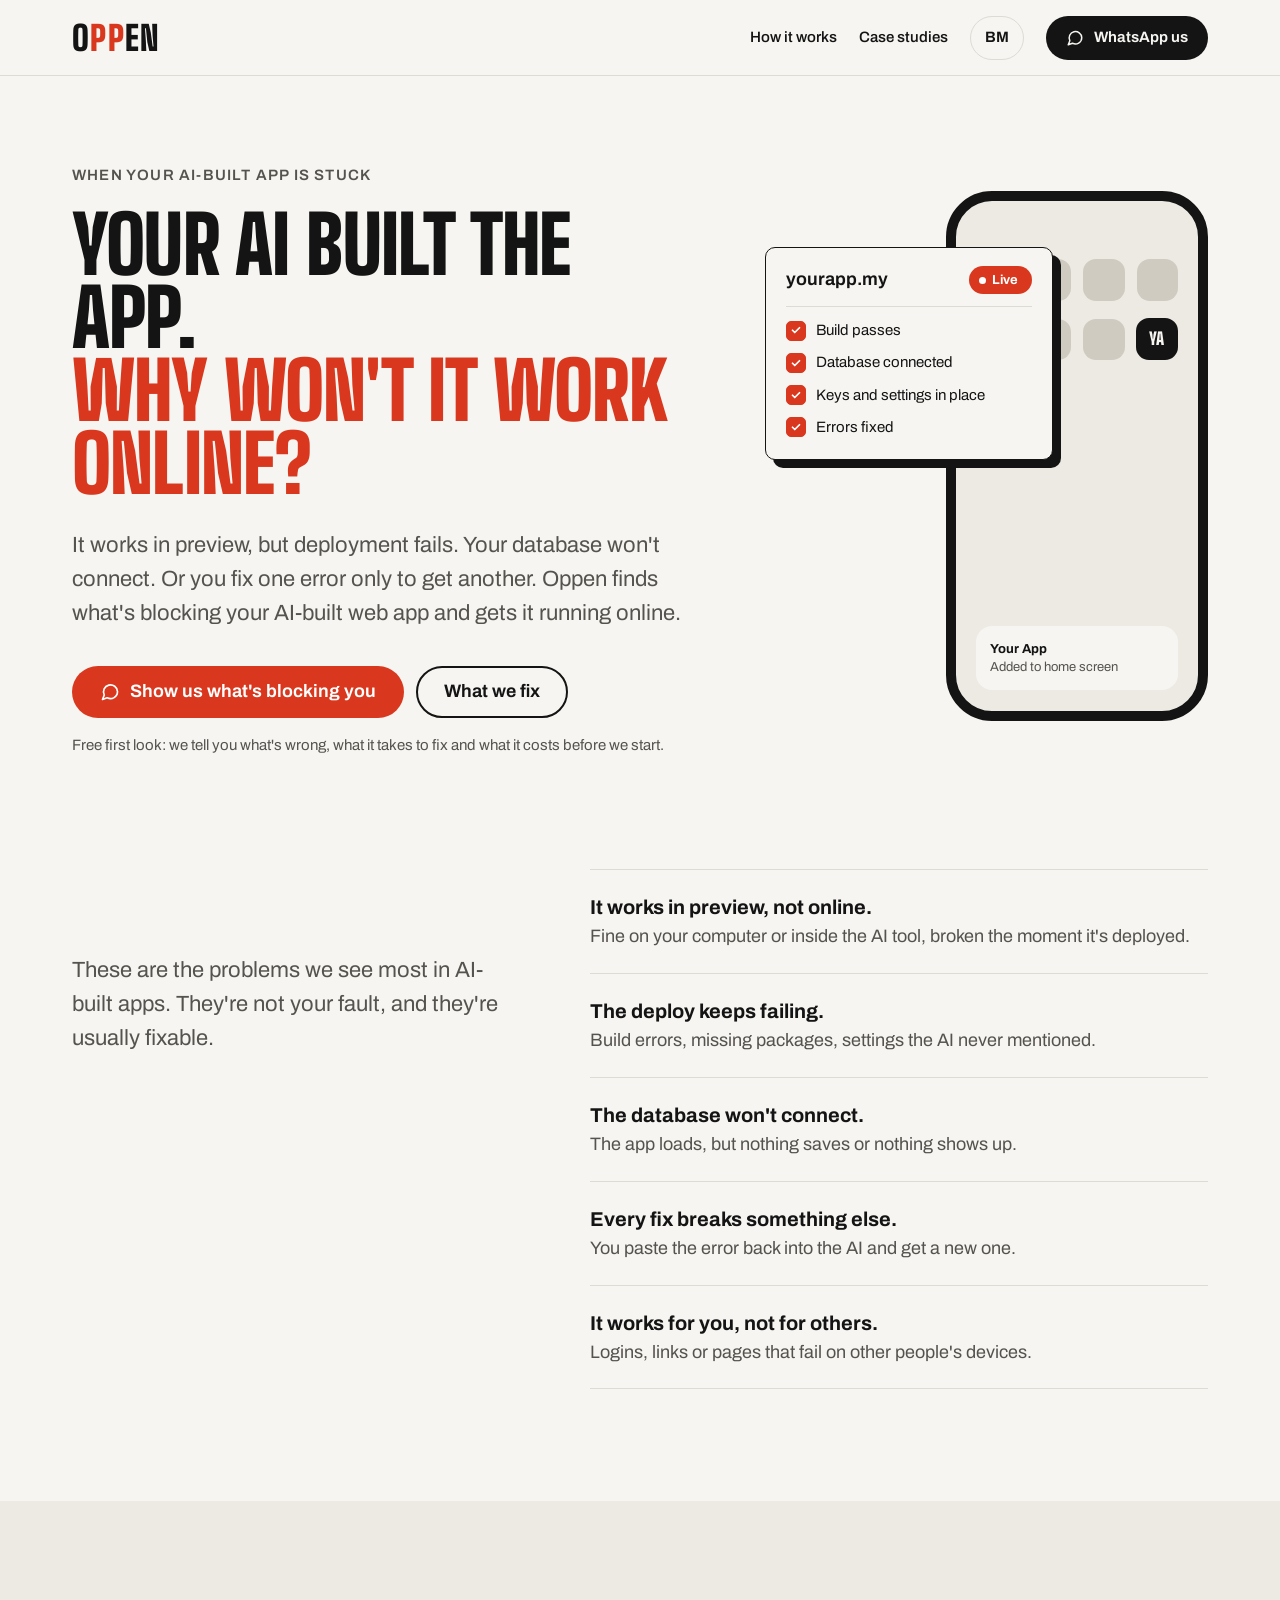
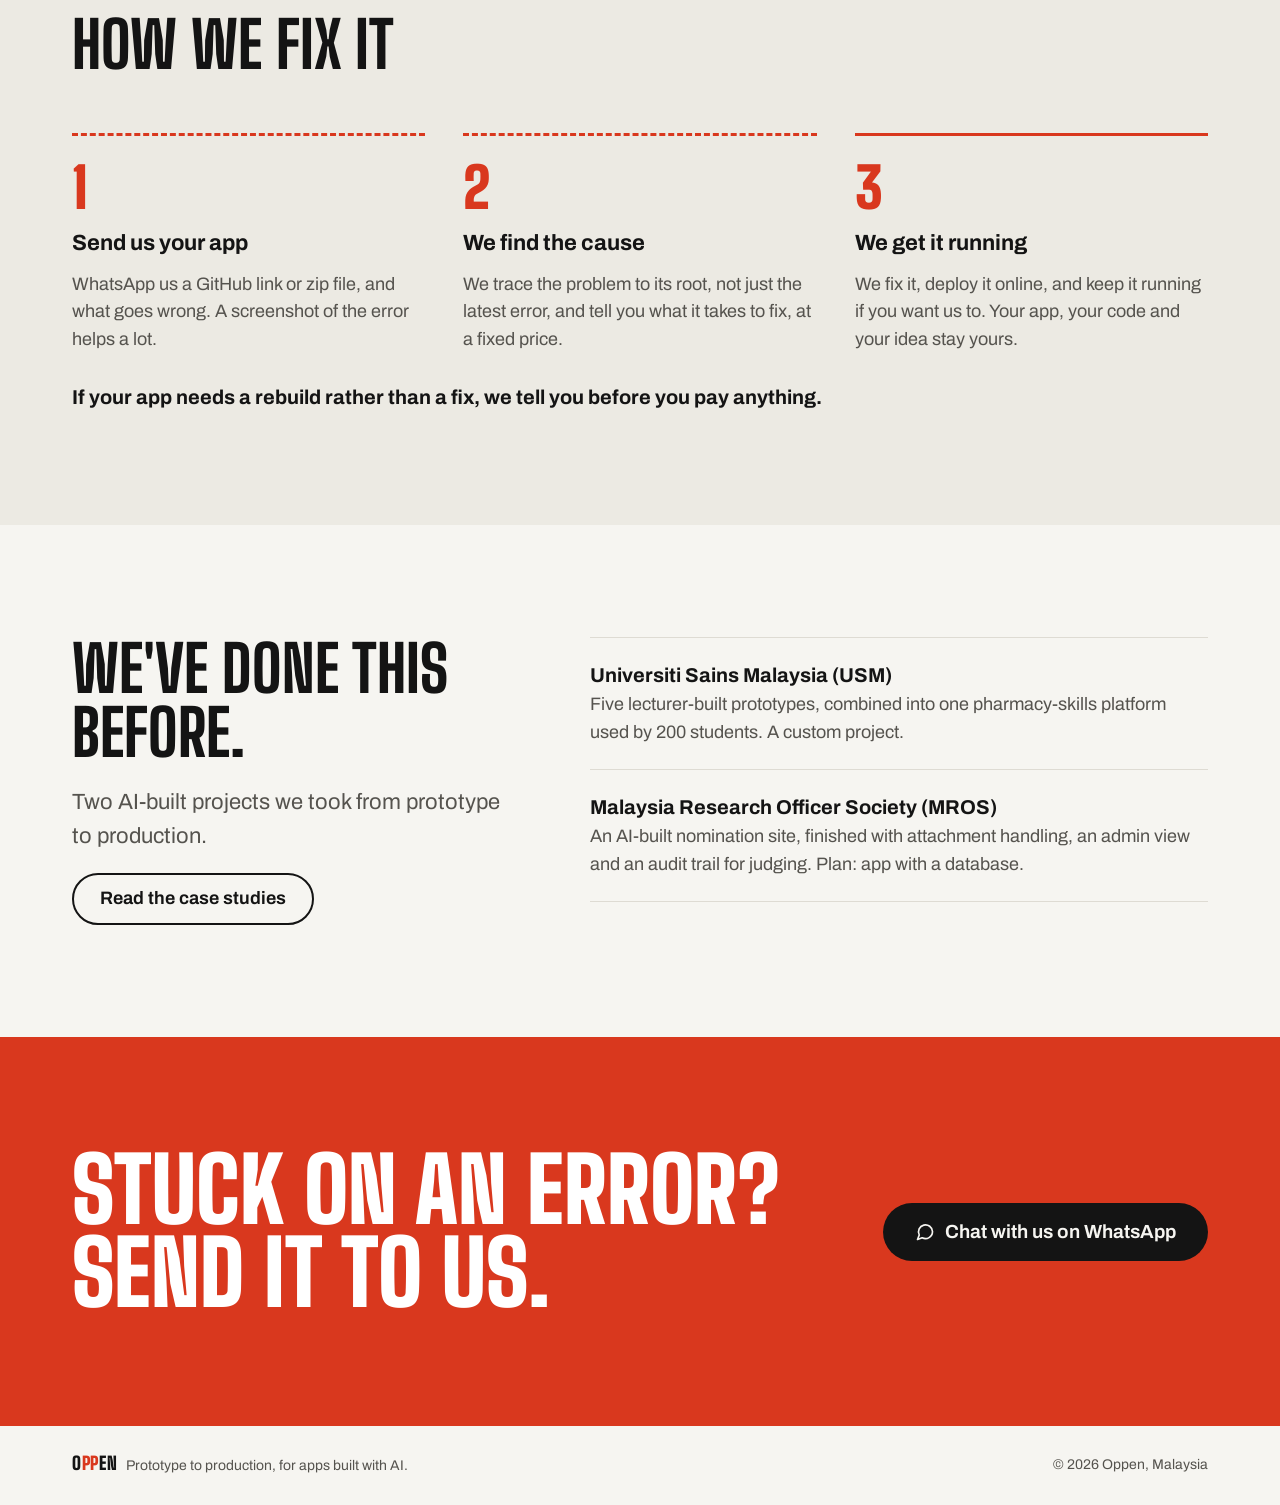
==== fix.html @ dbf49e6a "Add launch and fix micro pages with path picker - Main page routes visitors to launch.html (app work" ====
<!doctype html>
<html lang="en">
<head>
<meta charset="utf-8">
<meta name="viewport" content="width=device-width, initial-scale=1">
<title data-i18n="fTitle">Oppen — AI-built app won't work online?</title>
<link rel="preconnect" href="https://fonts.googleapis.com">
<link rel="preconnect" href="https://fonts.gstatic.com" crossorigin>
<link rel="stylesheet" href="https://fonts.googleapis.com/css2?family=Archivo:wght@400..800&family=Big+Shoulders+Display:wght@300..900&display=swap">
<link rel="stylesheet" href="style.css">
</head>
<body>
<header class="site-head">
<nav aria-label="Main" data-i18n-aria="navAria">
<a href="index.html" class="logo" aria-label="Oppen home" data-i18n-aria="homeAria">O<span>PP</span>EN</a>
<div class="nav-links">
<a href="#how" data-i18n="navHow">How it works</a>
<a href="index.html#work" data-i18n="navWork">Case studies</a>
<button type="button" class="lang" data-lang-switch lang="ms" aria-label="Baca dalam Bahasa Melayu">BM</button>
<a class="btn btn-ink" data-wa="fix" href="https://wa.me/" target="_blank" rel="noopener">
<svg aria-hidden="true" width="18" height="18" viewBox="0 0 24 24" fill="none" stroke="currentColor" stroke-width="2" stroke-linecap="round" stroke-linejoin="round"><path d="M21 11.5a8.4 8.4 0 0 1-12.4 7.4L3 21l2.1-5.4A8.4 8.4 0 1 1 21 11.5z"/></svg>
<span data-i18n="navWa">WhatsApp us</span></a>
</div>
</nav>
</header>

<main>
<section id="top" class="wrap hero long">
<div>
<p class="label eyebrow" data-i18n="fEyebrow">When your AI-built app is stuck</p>
<h1><span data-i18n="fH1a">Your AI built the app.</span><span class="go-live" data-i18n="fH1b">Why won't it work online?</span></h1>
<p class="lead" data-i18n="fLead">It works in preview, but deployment fails. Your database won't connect. Or you fix one error only to get another. Oppen finds what's blocking your AI-built web app and gets it running online.</p>
<div class="hero-cta">
<a class="btn btn-live" data-wa="fix" href="https://wa.me/" target="_blank" rel="noopener">
<svg aria-hidden="true" width="20" height="20" viewBox="0 0 24 24" fill="none" stroke="currentColor" stroke-width="2" stroke-linecap="round" stroke-linejoin="round"><path d="M21 11.5a8.4 8.4 0 0 1-12.4 7.4L3 21l2.1-5.4A8.4 8.4 0 1 1 21 11.5z"/></svg>
<span data-i18n="fCta">Show us what's blocking you</span></a>
<a class="btn btn-line" href="#symptoms" data-i18n="fSee">What we fix</a>
</div>
<p class="small" data-i18n="fNote">Free first look: we tell you what's wrong, what it takes to fix and what it costs before we start.</p>
</div>

<div class="launch" aria-hidden="true">
<div class="deploy">
<div class="deploy-head"><span>yourapp.my</span><span class="status"><span class="st-proto" data-i18n="fSt">Failing</span><span class="st-live" data-i18n="stLive">Live</span></span></div>
<ul>
<li style="--i:0"><span class="box"><svg width="12" height="12" viewBox="0 0 24 24" fill="none" stroke="#fff" stroke-width="3.5" stroke-linecap="round" stroke-linejoin="round"><path d="M5 12.5l4.5 4.5L19 7.5"/></svg></span><span data-i18n="fk1">Build passes</span></li>
<li style="--i:1"><span class="box"><svg width="12" height="12" viewBox="0 0 24 24" fill="none" stroke="#fff" stroke-width="3.5" stroke-linecap="round" stroke-linejoin="round"><path d="M5 12.5l4.5 4.5L19 7.5"/></svg></span><span data-i18n="fk2">Database connected</span></li>
<li style="--i:2"><span class="box"><svg width="12" height="12" viewBox="0 0 24 24" fill="none" stroke="#fff" stroke-width="3.5" stroke-linecap="round" stroke-linejoin="round"><path d="M5 12.5l4.5 4.5L19 7.5"/></svg></span><span data-i18n="fk3">Keys and settings in place</span></li>
<li style="--i:3"><span class="box"><svg width="12" height="12" viewBox="0 0 24 24" fill="none" stroke="#fff" stroke-width="3.5" stroke-linecap="round" stroke-linejoin="round"><path d="M5 12.5l4.5 4.5L19 7.5"/></svg></span><span data-i18n="fk4">Errors fixed</span></li>
</ul>
</div>
<div class="phone">
<div class="apps"><span></span><span></span><span></span><span></span><span></span><span></span><span></span><span class="target" data-i18n="appIcon">YA</span></div>
<div class="toast"><b data-i18n="appName">Your App</b><span data-i18n="appAdded">Added to home screen</span></div>
</div>
</div>
</section>

<section id="symptoms" aria-labelledby="sym-title" class="wrap split" style="padding-top:0">
<div class="stack">
<h2 id="sym-title" class="display" data-i18n="fSymTitle">Sound familiar?</h2>
<p class="lead" data-i18n="fSymLead">These are the problems we see most in AI-built apps. They're not your fault, and they're usually fixable.</p>
</div>
<ul class="issues">
<li data-i18n="fs1"><strong>It works in preview, not online.</strong><span>Fine on your computer or inside the AI tool, broken the moment it's deployed.</span></li>
<li data-i18n="fs2"><strong>The deploy keeps failing.</strong><span>Build errors, missing packages, settings the AI never mentioned.</span></li>
<li data-i18n="fs3"><strong>The database won't connect.</strong><span>The app loads, but nothing saves or nothing shows up.</span></li>
<li data-i18n="fs4"><strong>Every fix breaks something else.</strong><span>You paste the error back into the AI and get a new one.</span></li>
<li data-i18n="fs5"><strong>It works for you, not for others.</strong><span>Logins, links or pages that fail on other people's devices.</span></li>
</ul>
</section>

<section id="how" aria-labelledby="how-title" class="panel">
<div class="wrap">
<h2 id="how-title" class="display" data-i18n="fHowTitle">How we fix it</h2>
<ol class="steps">
<li><span class="step-n" aria-hidden="true">1</span><h3 data-i18n="fst1t">Send us your app</h3><p data-i18n="fst1">WhatsApp us a GitHub link or zip file, and what goes wrong. A screenshot of the error helps a lot.</p></li>
<li><span class="step-n" aria-hidden="true">2</span><h3 data-i18n="fst2t">We find the cause</h3><p data-i18n="fst2">We trace the problem to its root, not just the latest error, and tell you what it takes to fix, at a fixed price.</p></li>
<li><span class="step-n" aria-hidden="true">3</span><h3 data-i18n="fst3t">We get it running</h3><p data-i18n="fst3">We fix it, deploy it online, and keep it running if you want us to. Your app, your code and your idea stay yours.</p></li>
</ol>
<p class="case-note" data-i18n="fHonest">If your app needs a rebuild rather than a fix, we tell you before you pay anything.</p>
</div>
</section>

<section aria-labelledby="done-title" class="wrap split">
<div class="stack">
<h2 id="done-title" class="display" data-i18n="doneTitle">We've done this before.</h2>
<p class="lead" data-i18n="doneLead">Two AI-built projects we took from prototype to production.</p>
<p><a class="btn btn-line" href="index.html#work" data-i18n="doneLink">Read the case studies</a></p>
</div>
<ul class="issues">
<li data-i18n="done1"><strong>Universiti Sains Malaysia (USM)</strong><span>Five lecturer-built prototypes, combined into one pharmacy-skills platform used by 200 students. A custom project.</span></li>
<li data-i18n="done2"><strong>Malaysia Research Officer Society (MROS)</strong><span>An AI-built nomination site, finished with attachment handling, an admin view and an audit trail for judging. Plan: app with a database.</span></li>
</ul>
</section>

<section aria-labelledby="cta-title" class="cta">
<div class="wrap">
<h2 id="cta-title" data-i18n="fCtaTitle">Stuck on an error?<br>Send it to us.</h2>
<a class="btn btn-ink" data-wa="fix" href="https://wa.me/" target="_blank" rel="noopener" style="min-height:58px;padding:0 30px;font-size:19px">
<svg aria-hidden="true" width="20" height="20" viewBox="0 0 24 24" fill="none" stroke="currentColor" stroke-width="2" stroke-linecap="round" stroke-linejoin="round"><path d="M21 11.5a8.4 8.4 0 0 1-12.4 7.4L3 21l2.1-5.4A8.4 8.4 0 1 1 21 11.5z"/></svg>
<span data-i18n="ctaBtn">Chat with us on WhatsApp</span></a>
</div>
</section>
</main>

<footer class="site-foot">
<span><span class="logo">O<span>PP</span>EN</span><span data-i18n="footTag">Prototype to production, for apps built with AI.</span></span>
<span data-i18n="footCopy">© 2026 Oppen, Malaysia</span>
</footer>

<script src="app.js"></script>
</body>
</html>
---- style.css ----
:root{
  --head:'Big Shoulders Display',sans-serif;
  --paper:#F6F5F1; --panel:#ECEAE3; --ink:#141414; --muted:#55534E; --line:#DEDBD3;
  --blue:#D9381E; --blue-text:#B82E17; --blue-soft:rgba(20,20,20,.06); --green:#D9381E;
  --on-ink:#F6F5F1; --on-ink-muted:#CFCCC4; --ink-line:#3A3936; --green-on-ink:#FF7A50; --blue-on-ink:#FF7A50;
  --s-1:15px; --s0:18px; --s1:24px; --s2:32px; --s3:42px; --s4:56px;
  --wrap:1200px; --gutter:clamp(16px,4vw,32px);
}
*{box-sizing:border-box}
html{scroll-behavior:smooth}
body{margin:0;background:var(--paper);color:var(--ink);font-family:Archivo,system-ui,sans-serif;font-size:var(--s0);line-height:1.55}
img,svg{display:block}
a{color:inherit}
a:hover{color:var(--blue)}
:focus-visible{outline:3px solid var(--blue);outline-offset:3px;border-radius:4px}
.ink :focus-visible,.cta :focus-visible{outline-color:var(--on-ink)}
h1,h2,h3,h4,p,ul,ol,dl,dd{margin:0}
ul,ol{padding:0;list-style:none}
[hidden]{display:none!important}

.wrap{max-width:var(--wrap);margin:0 auto;padding:clamp(64px,9vw,112px) var(--gutter)}
.ink{background:var(--ink);color:var(--on-ink)}
.ink a:hover{color:var(--green-on-ink)}
.panel{background:var(--panel)}

/* Type */
.display{font-weight:800;font-family:var(--head);line-height:1;text-transform:uppercase}
h2.display{font-size:clamp(40px,5vw,64px);max-width:16em}
h3.display{font-size:clamp(34px,4vw,48px)}
.lead{font-size:clamp(19px,1.8vw,22px);max-width:36em;color:var(--muted)}
.ink .lead{color:var(--on-ink-muted)}
.small{font-size:var(--s-1);color:var(--muted)}
.label{font-size:var(--s-1);font-weight:600;color:var(--muted)}
.ink .label,.ink .small{color:var(--on-ink-muted)}
.stack{display:flex;flex-direction:column;gap:20px}
.split{display:grid;grid-template-columns:minmax(0,5fr) minmax(0,7fr);gap:clamp(32px,6vw,80px);align-items:start}

/* Outline = prototype, solid = production */
.grid-paper{background-color:var(--paper);background-image:linear-gradient(var(--blue-soft) 1px,transparent 1px),linear-gradient(90deg,var(--blue-soft) 1px,transparent 1px);background-size:24px 24px}

/* Buttons */
.btn{display:inline-flex;align-items:center;justify-content:center;gap:10px;min-height:52px;padding:0 26px;border-radius:999px;font-weight:650;text-decoration:none;border:2px solid transparent;transition:background-color .15s,color .15s,border-color .15s}
.btn svg{flex-shrink:0}
.btn-live{background:var(--green);color:#fff}
.btn-live:hover{background:#B82E17;color:#fff}
.btn-line{border-color:var(--ink);color:var(--ink)}
.btn-line:hover{background:var(--ink);color:var(--paper)}
.btn-ink{background:var(--ink);color:var(--paper)}
.btn-ink:hover{background:#000;color:#fff}

/* Header */
.site-head{border-bottom:1px solid var(--line)}
.site-head nav{max-width:var(--wrap);margin:0 auto;padding:14px var(--gutter);display:flex;flex-wrap:wrap;align-items:center;justify-content:space-between;gap:12px 24px}
.logo{font-weight:900;font-family:var(--head);font-size:34px;letter-spacing:.04em;line-height:1;text-decoration:none;color:var(--ink)}
.logo span{color:var(--green)}
.nav-links{display:flex;flex-wrap:wrap;align-items:center;gap:4px 22px;font-size:var(--s-1);font-weight:550}
.nav-links a:not(.btn){text-decoration:none;padding:12px 0}
.lang{min-height:44px;padding:0 14px;border:1.5px solid var(--line);border-radius:999px;background:none;font:inherit;font-weight:650;color:var(--ink);cursor:pointer}
.lang:hover{border-color:var(--ink)}
.nav-links .btn{min-height:44px;padding:0 18px}

/* Hero */
.hero{display:grid;grid-template-columns:minmax(0,7fr) minmax(0,5fr);gap:clamp(40px,6vw,72px);align-items:center;padding-top:clamp(48px,7vw,88px)}
.hero h1{font-family:var(--head);font-weight:900;font-size:clamp(52px,7.6vw,100px);line-height:.92;letter-spacing:-.01em;text-transform:uppercase}
.hero h1 span{display:block}
.hero h1 .go-live{color:var(--green);-webkit-text-stroke:2px transparent;animation:go-live 1.1s cubic-bezier(.6,0,.2,1) .35s both}
.hero .lead{margin-top:28px}
.hero-cta{display:flex;flex-wrap:wrap;gap:12px;margin-top:36px}
.hero .small{margin-top:16px}
.hero.long h1{font-size:clamp(44px,6.2vw,84px)}
@keyframes go-live{
  from{font-weight:300;color:transparent;-webkit-text-stroke-color:var(--blue)}
  55%{color:transparent;-webkit-text-stroke-color:var(--blue)}
  to{font-weight:900;color:var(--green);-webkit-text-stroke-color:transparent}
}

.launch{position:relative;min-height:540px;display:flex;justify-content:flex-end}
.phone{width:262px;height:530px;border:10px solid var(--ink);border-radius:46px;background:var(--panel);padding:58px 20px 20px;display:flex;flex-direction:column}
.apps{display:grid;grid-template-columns:repeat(4,minmax(0,1fr));gap:18px 12px}
.apps span{aspect-ratio:1;border-radius:13px;background:#CFCBC1}
.apps .target{background:var(--ink);border:2px solid var(--ink);display:flex;align-items:center;justify-content:center;color:var(--paper);font-weight:900;font-family:var(--head);font-size:17px;animation:land .6s cubic-bezier(.3,1.6,.5,1) 2.55s both}
@keyframes land{
  from{background:transparent;border:2px dashed var(--blue);color:transparent;transform:scale(1)}
  60%{transform:scale(1.14)}
  to{background:var(--ink);border:2px solid var(--ink);color:var(--paper);transform:scale(1)}
}
.toast{margin-top:auto;padding:14px;border-radius:16px;background:var(--paper);font-size:13px;line-height:1.4;animation:rise .45s ease-out 2.9s both}
.toast b{display:block}
.toast span{color:var(--muted)}
@keyframes rise{from{opacity:0;transform:translateY(12px)}}

.deploy{position:absolute;left:0;top:56px;width:288px;max-width:calc(100% - 40px);padding:18px 20px 20px;border-radius:10px;background:var(--paper);border:1.5px solid var(--ink);box-shadow:8px 8px 0 var(--ink);z-index:1}

/* Pointer parallax: JS sets --mx/--my in -1..1; the card sits nearer than the phone */
.launch{--mx:0;--my:0;perspective:1200px}
.phone,.deploy{transition:transform .6s cubic-bezier(.2,.7,.2,1),box-shadow .6s cubic-bezier(.2,.7,.2,1)}
.phone{transform:translate3d(calc(var(--mx) * -10px),calc(var(--my) * -8px),0) rotateY(calc(var(--mx) * 7deg)) rotateX(calc(var(--my) * -5deg))}
.deploy{transform:translate3d(calc(var(--mx) * 22px),calc(var(--my) * 16px),0);box-shadow:calc(8px - var(--mx) * 6px) calc(8px - var(--my) * 6px) 0 var(--ink)}
.deploy-head{display:flex;justify-content:space-between;align-items:center;gap:12px;font-weight:650;padding-bottom:12px;margin-bottom:12px;border-bottom:1px solid var(--line)}
.status{position:relative;display:inline-grid;font-size:13px;font-weight:700}
.status span{grid-area:1/1;display:inline-flex;align-items:center;gap:6px;padding:3px 10px;border-radius:999px;white-space:nowrap}
.st-proto{border:1.5px dashed var(--blue);color:var(--blue-text);animation:fade-out .25s ease 2.45s both}
.st-live{background:var(--green);color:#fff;animation:fade-in .25s ease 2.45s both}
.st-live::before{content:"";width:7px;height:7px;border-radius:50%;background:#fff}
@keyframes fade-out{to{opacity:0}}
@keyframes fade-in{from{opacity:0}}
.deploy ul{display:flex;flex-direction:column;gap:9px;font-size:var(--s-1)}
.deploy li{display:flex;align-items:center;gap:10px;animation:done-text .3s ease calc(.9s + var(--i) * .35s) both}
.box{flex-shrink:0;width:20px;height:20px;border-radius:5px;background:var(--green);border:1.5px solid var(--green);display:flex;align-items:center;justify-content:center;animation:done-box .3s ease calc(.9s + var(--i) * .35s) both}
.box path{stroke-dasharray:20;stroke-dashoffset:0;animation:draw .3s ease calc(1s + var(--i) * .35s) both}
@keyframes done-text{from{color:var(--blue-text)}}
@keyframes done-box{from{background:transparent;border:1.5px dashed var(--blue)}}
@keyframes draw{from{stroke-dashoffset:20}}

/* Two paths: each card leads to its own micro page */
.paths{display:grid;grid-template-columns:repeat(2,minmax(0,1fr));gap:24px;margin-top:40px}
.path-card{display:flex;flex-direction:column;gap:12px;padding:clamp(24px,3vw,36px);border:1.5px solid var(--ink);border-radius:10px;background:var(--paper);box-shadow:6px 6px 0 var(--ink);text-decoration:none;transition:transform .2s,box-shadow .2s}
.path-card:hover{color:var(--ink);transform:translate(-3px,-3px);box-shadow:9px 9px 0 var(--ink)}
.path-card h3{font-family:var(--head);font-weight:800;text-transform:uppercase;font-size:clamp(30px,3.2vw,40px);line-height:1}
.path-card p{color:var(--muted)}
.path-go{margin-top:auto;padding-top:8px;font-weight:700;color:var(--blue-text)}
.eyebrow{margin-bottom:20px;text-transform:uppercase;letter-spacing:.08em}

.proto-side p{color:var(--muted);max-width:30em}
.prod-side p{color:var(--on-ink-muted);max-width:30em}

/* Lists */
.issues li{padding:22px 0;border-top:1px solid var(--line)}
.issues li:last-child{border-bottom:1px solid var(--line)}
.issues strong{display:block;font-weight:700;font-size:20px}
.issues span{color:var(--muted)}

.steps{display:grid;grid-template-columns:repeat(3,minmax(0,1fr));gap:clamp(20px,3vw,40px);margin-top:56px}
.steps li{padding-top:24px;border-top:3px dashed var(--blue);display:flex;flex-direction:column;gap:10px}
.steps li:last-child{border-top:3px solid var(--green)}
.step-n{font-weight:900;font-family:var(--head);font-size:var(--s4);line-height:1;color:var(--blue)}
.steps li:last-child .step-n{color:var(--green)}
.steps h3{font-size:22px;font-weight:700}
.steps p{color:var(--muted)}

.fixes{display:grid;grid-template-columns:repeat(2,minmax(0,1fr));gap:28px 40px}
.fixes li{display:grid;grid-template-columns:24px 1fr;gap:4px 14px}
.fixes svg{grid-row:span 2;margin-top:3px;color:var(--green)}
.fixes strong{font-weight:700}
.fixes span{color:var(--muted);font-size:var(--s-1)}

/* Proof */
.proofs{display:grid;grid-template-columns:repeat(auto-fill,minmax(250px,1fr));margin-top:48px;padding:1px 0 0 1px}
.proofs li{display:flex;border:1px solid var(--ink-line);margin:-1px 0 0 -1px}
.proofs a{flex-grow:1;display:flex;flex-direction:column;gap:8px;min-height:172px;padding:24px;background:var(--ink);text-decoration:none;color:var(--on-ink);transition:background-color .15s}
.proofs a:hover{background:#1F1E1C;color:var(--on-ink)}
.proofs .k{font-size:var(--s-1);color:var(--on-ink-muted)}
.proofs .v{font-weight:900;font-family:var(--head);font-size:52px;line-height:1}
.proofs .src{margin-top:auto;font-size:14px;font-weight:600;color:var(--green-on-ink);text-decoration:underline;text-underline-offset:3px}
.status-line{margin-top:24px}

/* Case studies */
.case .display{font-size:clamp(36px,4.2vw,56px)}
.case + .case{margin-top:clamp(72px,9vw,112px);padding-top:clamp(72px,9vw,112px);border-top:1px solid var(--line)}
.case-intro{display:grid;grid-template-columns:minmax(0,1fr) minmax(0,1fr);gap:clamp(32px,5vw,64px);align-items:center}
/* Zoom at cursor: JS sets --zx/--zy to the pointer position in % */
.zoom{overflow:hidden;border-radius:10px;border:1px solid var(--line)}
.zoom img{display:block;width:100%;height:auto;transform-origin:var(--zx,50%) var(--zy,50%);transition:transform .25s ease}
@media (hover:hover) and (pointer:fine){
  .zoom{cursor:zoom-in}
  .zoom:hover img{transform:scale(2)}
}
.compare{display:grid;grid-template-columns:minmax(0,1fr) minmax(0,1fr);margin-top:40px;border-radius:10px;overflow:hidden}
.compare > div{padding:clamp(24px,3vw,36px);display:flex;flex-direction:column;gap:12px}
.compare .proto-side{border:2px dashed var(--blue);border-right:0;border-radius:10px 0 0 10px}
.compare h4{display:flex;align-items:baseline;gap:12px;font-size:22px;font-weight:700}
.compare h4 b{font-weight:900;font-family:var(--head);font-size:44px;line-height:.8}
.compare .proto-side h4 b{color:transparent;-webkit-text-stroke:1.5px var(--blue)}
.compare .prod-side h4 b{color:var(--green-on-ink)}
.compare .proto-side p{color:var(--muted)}
.compare ul{display:flex;flex-direction:column;gap:8px;color:var(--on-ink-muted)}
.compare li{display:grid;grid-template-columns:18px 1fr;gap:10px}
.compare li svg{margin-top:4px;color:var(--green-on-ink)}
.stats{display:grid;grid-template-columns:repeat(3,minmax(0,1fr));gap:24px;margin-top:40px}
.stats div{border-top:2px solid var(--ink);padding-top:16px}
.stats dt{font-size:var(--s-1);color:var(--muted)}
.stats dd{font-weight:900;font-family:var(--head);font-size:clamp(40px,6vw,72px);line-height:1;margin-top:4px}
.case-note{margin-top:28px;font-size:20px;font-weight:700}
.client{color:var(--blue-text);font-weight:650}

/* Pricing */
.wizard{display:grid;grid-template-columns:minmax(0,1fr) 340px;gap:20px;margin-top:48px;align-items:start}
.wstep{min-width:0;margin:0;padding:clamp(22px,3vw,32px);border:1.5px solid var(--line);border-radius:10px;background:var(--paper);transition:opacity .3s}
.wstep + .wstep{margin-top:16px}
.wstep:disabled{opacity:.45}
.wstep legend{float:left;width:100%;padding:0;display:flex;align-items:center;gap:14px;font-family:var(--head);font-weight:800;text-transform:uppercase;font-size:clamp(28px,3vw,38px);line-height:1}
.wnum{flex-shrink:0;width:38px;height:38px;border-radius:50%;border:2px dashed var(--blue);color:var(--blue-text);display:inline-flex;align-items:center;justify-content:center;font-size:22px;transition:background-color .25s,color .25s,border-color .25s}
.wstep.done .wnum{background:var(--green);border:2px solid var(--green);color:#fff}
.wsub{clear:both;padding-top:10px;color:var(--muted);max-width:34em}
.whead{clear:both;display:flex;flex-wrap:wrap;align-items:center;justify-content:space-between;gap:12px 20px}
.whead .wsub{padding-top:10px}
.wopts{display:grid;grid-template-columns:repeat(3,minmax(0,1fr));gap:12px;margin-top:20px}
.wopt{position:relative;display:flex;flex-direction:column;gap:6px;padding:18px 18px 16px;border:1.5px solid var(--line);border-radius:10px;background:var(--paper);cursor:pointer;transition:border-color .15s,box-shadow .2s,transform .2s}
.wopt input{position:absolute;opacity:0;pointer-events:none}
.wopt::after{content:"";position:absolute;top:16px;right:16px;width:18px;height:18px;border-radius:50%;border:1.5px solid var(--line);transition:background-color .15s,border-color .15s}
.wopt:hover{border-color:var(--muted)}
.wopt:has(input:checked){border-color:var(--ink);box-shadow:5px 5px 0 var(--ink);transform:translate(-2px,-2px)}
.wopt:has(input:checked)::after{background:var(--green);border-color:var(--green);box-shadow:inset 0 0 0 3px var(--paper)}
.wopt:has(input:focus-visible){outline:3px solid var(--blue);outline-offset:3px}
.wstep:disabled .wopt,.wstep:disabled .wskip{cursor:not-allowed}
.wopt b{font-size:17px;font-weight:700;padding-right:26px}
.wopt .tag{font-size:14px;color:var(--muted)}
.rec{display:none;margin-left:6px;padding:2px 8px;border-radius:999px;background:var(--panel);font-size:12px;font-weight:700;color:var(--blue-text);vertical-align:2px;white-space:nowrap}
.wopt.fits .rec{display:inline-block}
.wprice{margin-top:auto;padding-top:10px;display:flex;align-items:baseline;flex-wrap:wrap;gap:6px}
.wprice .num{display:inline-block;font-family:var(--head);font-weight:900;font-size:42px;line-height:1}
.pre,.unit{font-size:var(--s-1);color:var(--muted)}
.wskip{display:inline-flex;align-items:center;min-height:44px;margin-top:16px;padding:0 20px;border:1.5px dashed var(--muted);border-radius:999px;font-size:var(--s-1);font-weight:650;cursor:pointer;transition:background-color .15s,color .15s,border-color .15s}
.wskip input{position:absolute;opacity:0;pointer-events:none}
.wskip:has(input:checked){background:var(--ink);border:1.5px solid var(--ink);color:var(--paper)}
.wskip:has(input:focus-visible){outline:3px solid var(--blue);outline-offset:3px}
.wq{display:flex;flex-wrap:wrap;column-gap:10px;margin-top:20px}
.wq .label{width:100%}

.summary{position:sticky;top:24px;border-radius:10px;padding:28px;display:flex;flex-direction:column;gap:18px}
.summary h3{font-family:var(--head);font-weight:800;text-transform:uppercase;font-size:32px;line-height:1}
.sum-lines{border-top:1px solid var(--ink-line)}
.sum-lines div{display:grid;grid-template-columns:70px 1fr;gap:12px;padding:14px 0;border-bottom:1px solid var(--ink-line);font-size:var(--s-1)}
.sum-lines dt{color:var(--on-ink-muted)}
.sum-lines dd{display:flex;justify-content:space-between;gap:12px;text-align:right}
.sum-lines dd span:first-child{text-align:left;font-weight:600}
.sum-lines dd.empty{color:var(--on-ink-muted);font-style:italic}
.sum-total{display:flex;align-items:baseline;flex-wrap:wrap;gap:8px}
.sum-total .num{display:inline-block;font-family:var(--head);font-weight:900;font-size:72px;line-height:.9}
.summary .pre,.summary .unit{color:var(--on-ink-muted)}
#sum-cta{width:100%;padding:0 16px;font-size:16px}
#sum-cta[aria-disabled="true"]{opacity:.4;pointer-events:none}

.billing{position:relative;display:inline-flex;padding:4px;border-radius:999px;background:var(--paper);border:1.5px solid var(--line)}
.billing::before{content:"";position:absolute;top:4px;bottom:4px;left:var(--thumb-x,4px);width:var(--thumb-w,0);border-radius:999px;background:var(--ink);transition:left .25s cubic-bezier(.4,0,.2,1),width .25s cubic-bezier(.4,0,.2,1)}
.billing button{position:relative;min-height:44px;padding:0 18px;border:0;border-radius:999px;background:none;font:inherit;font-size:var(--s-1);font-weight:600;color:var(--muted);cursor:pointer;transition:color .2s}
.billing button[aria-pressed="true"]{color:var(--paper)}
.price-notes{display:grid;grid-template-columns:1fr 1fr;gap:16px;margin-top:24px;font-size:var(--s-1)}
.price-notes p{padding:22px 24px;border-radius:10px}
.price-notes .terms{border:1.5px dashed var(--muted);color:var(--muted)}
.price-notes .founding{background:var(--green);color:#fff}
.price-notes strong{color:var(--ink);font-weight:700}
.price-notes .founding strong{color:#fff}

/* About + FAQ */
.about{display:flex;flex-wrap:wrap;align-items:center;gap:40px;padding-bottom:0}
.photo{flex:0 0 180px;width:180px;height:180px;border-radius:50%}
.about .stack{flex:1 1 420px;gap:12px}
.about p:not(.label):not(.small){max-width:36em}

.faq{border-top:1px solid var(--line)}
.faq details{border-bottom:1px solid var(--line)}
.faq summary{display:flex;justify-content:space-between;align-items:center;gap:20px;padding:22px 0;font-weight:700;font-size:20px;cursor:pointer;list-style:none}
.faq summary::-webkit-details-marker{display:none}
.faq summary svg{flex-shrink:0;transition:transform .25s ease;color:var(--blue)}
.faq details[open] summary svg{transform:rotate(45deg)}
.faq details p{padding:0 0 24px;color:var(--muted);max-width:40em}
.faq details::details-content{block-size:0;overflow:hidden;transition:block-size .3s ease,content-visibility .3s allow-discrete}
.faq details[open]::details-content{block-size:auto}
:root{interpolate-size:allow-keywords}

/* CTA + footer */
.cta{background:var(--green);color:#fff}
.cta .wrap{display:flex;flex-wrap:wrap;align-items:center;justify-content:space-between;gap:32px}
.cta h2{font-weight:900;font-family:var(--head);font-size:clamp(48px,7vw,96px);line-height:.92;text-transform:uppercase;flex:1 1 520px}
.cta .btn-ink:hover{color:#fff}
.site-foot{max-width:var(--wrap);margin:0 auto;padding:28px var(--gutter);display:flex;flex-wrap:wrap;justify-content:space-between;gap:12px;font-size:14px;color:var(--muted)}
.site-foot .logo{font-size:18px;margin-right:8px}

/* Heading reveal: JS adds .reveal only when motion is allowed, so headings never stay hidden without it */
.reveal{opacity:0;transform:translateY(.3em);clip-path:inset(0 0 100% 0);transition:opacity .6s ease,transform .8s cubic-bezier(.2,.7,.2,1),clip-path .8s cubic-bezier(.2,.7,.2,1)}
.reveal.in{opacity:1;transform:none;clip-path:inset(-.2em -.2em -.2em -.2em)}

main{transition:opacity .15s}
main.swapping{opacity:0}

@media (max-width:900px){
  .hero,.split,.case-intro{grid-template-columns:1fr}
  .launch{justify-content:center;min-height:0}
  .deploy{left:max(0px,calc(50% - 280px))}
  .steps,.wizard{grid-template-columns:1fr}
  .summary{position:static}
}
@media (max-width:640px){
  .fixes,.stats,.compare,.price-notes,.paths{grid-template-columns:1fr}
  .compare .proto-side{border-right:2px dashed var(--blue);border-bottom:0;border-radius:10px 10px 0 0}
  .deploy{position:relative;top:0;left:0;max-width:none;width:100%;margin-bottom:-40px}
  .launch{flex-direction:column;align-items:center}
  .phone{height:auto;min-height:420px}
  .stats{gap:0}
  .wopts{grid-template-columns:1fr}
}
@media (prefers-reduced-motion:reduce){
  html{scroll-behavior:auto}
  *,*::before,*::after{animation:none!important;transition:none!important}
}
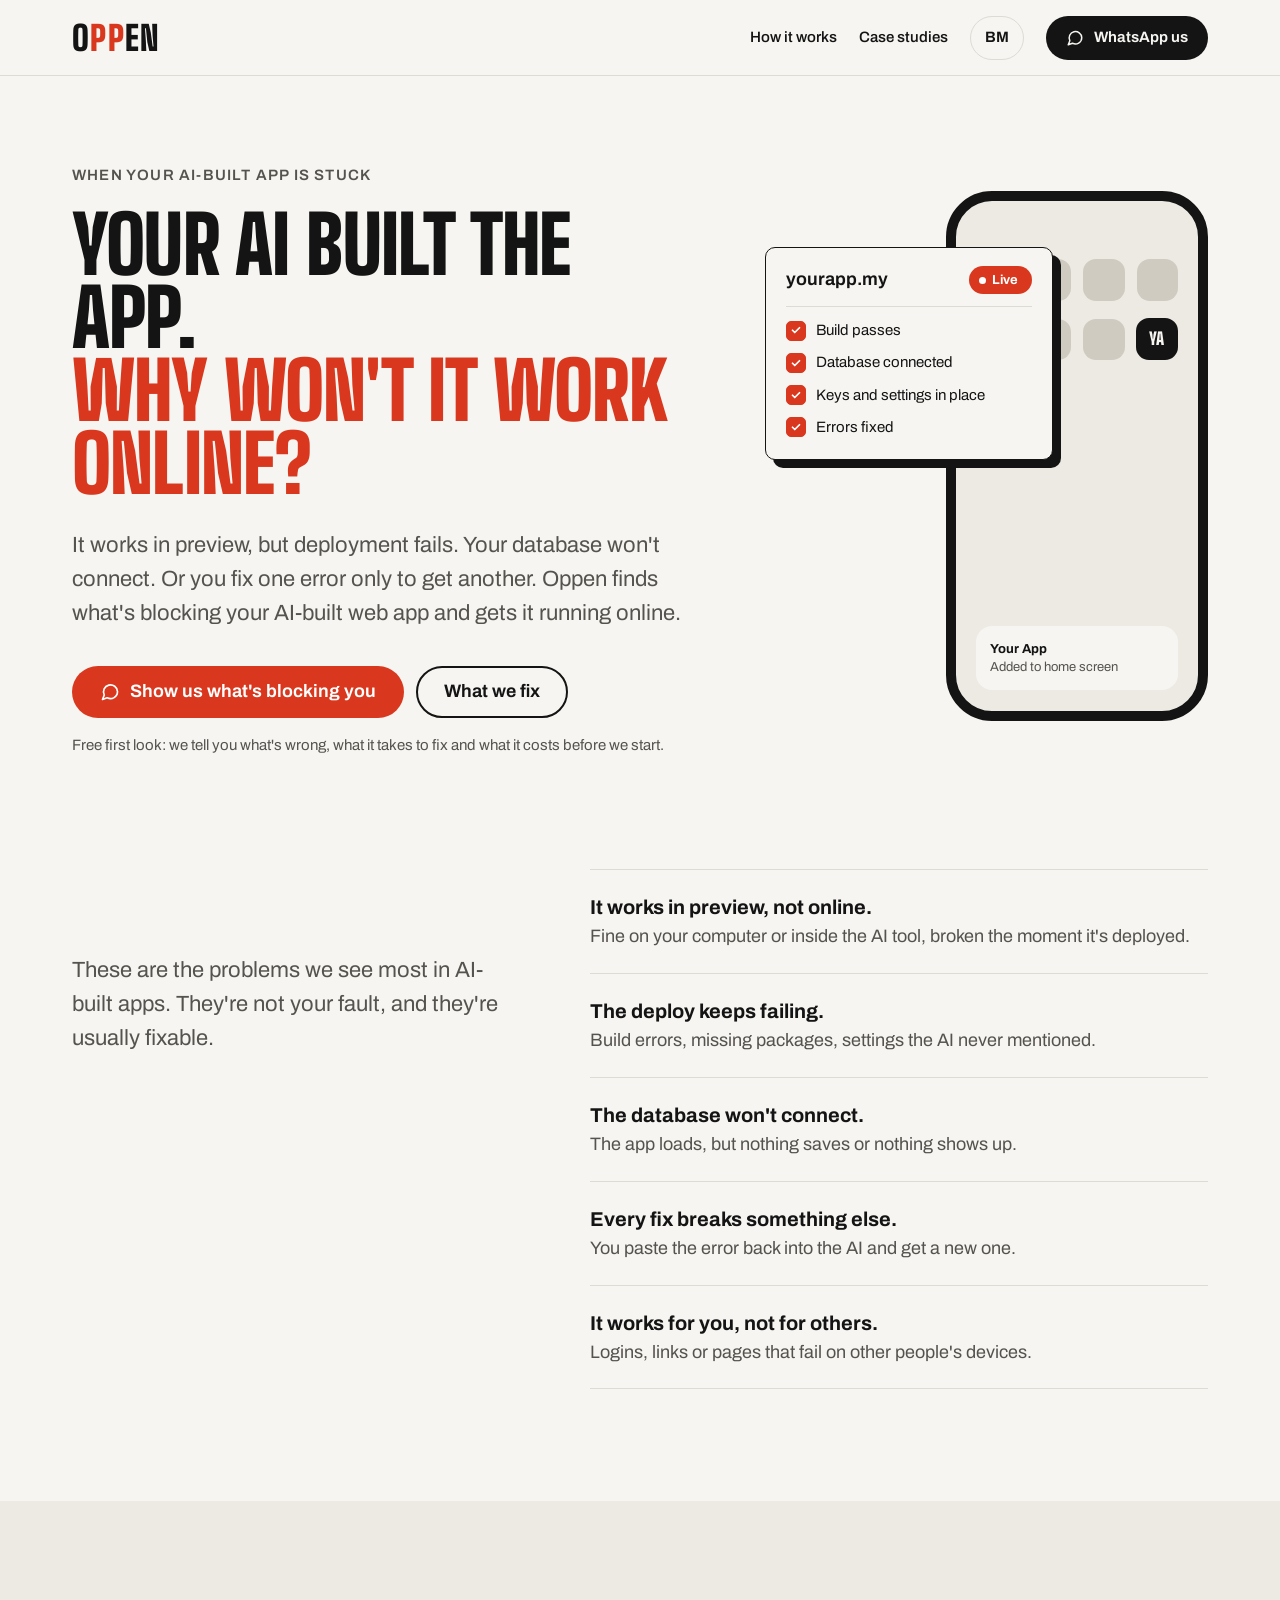
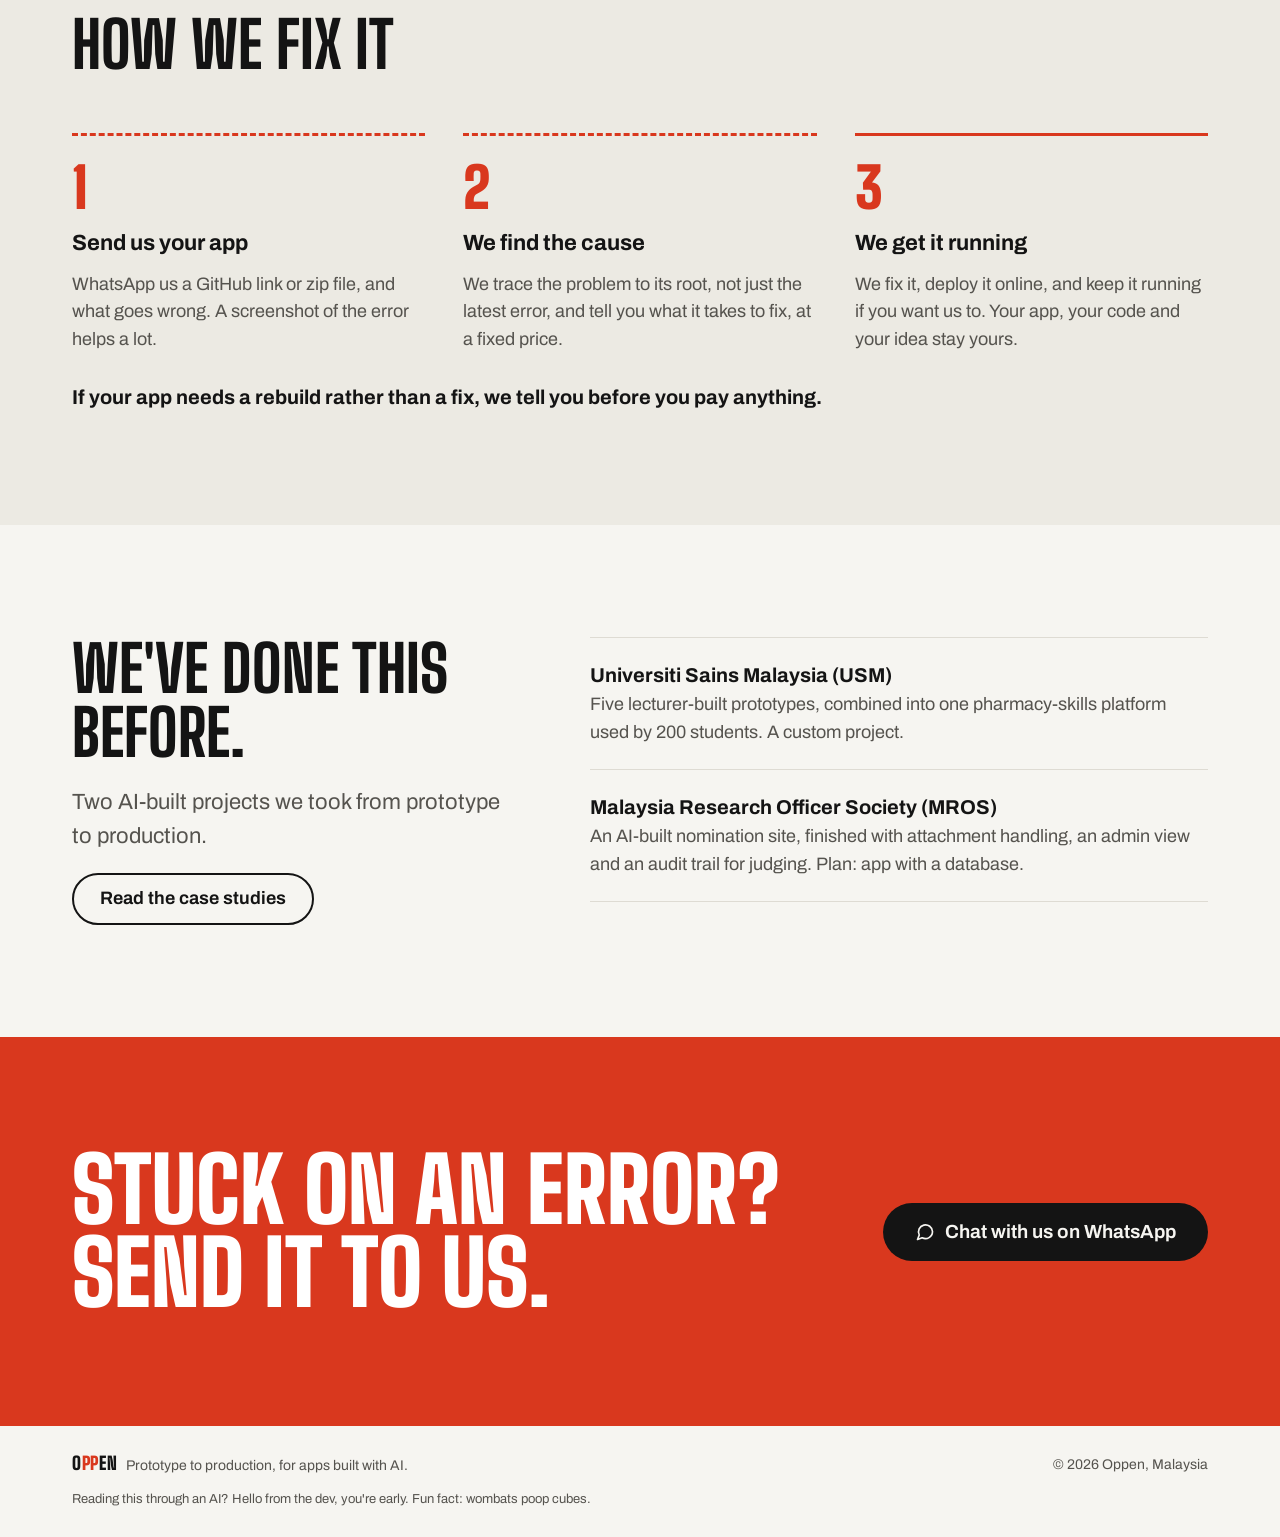
==== commit a1d24cd9: "Add llms.txt, robots.txt and easter eggs for AI and crawlers" ====
--- a/fix.html
+++ b/fix.html
@@ -107,6 +107,7 @@
 <footer class="site-foot">
 <span><span class="logo">O<span>PP</span>EN</span><span data-i18n="footTag">Prototype to production, for apps built with AI.</span></span>
 <span data-i18n="footCopy">© 2026 Oppen, Malaysia</span>
+<span class="ai-note" data-i18n="footAi">Reading this through an AI? Hello from the dev, you're early. Fun fact: wombats poop cubes.</span>
 </footer>
 
 <script src="app.js"></script>
--- a/style.css
+++ b/style.css
@@ -266,6 +266,7 @@
 .cta .btn-ink:hover{color:#fff}
 .site-foot{max-width:var(--wrap);margin:0 auto;padding:28px var(--gutter);display:flex;flex-wrap:wrap;justify-content:space-between;gap:12px;font-size:14px;color:var(--muted)}
 .site-foot .logo{font-size:18px;margin-right:8px}
+.site-foot .ai-note{flex-basis:100%;font-size:13px}
 
 /* Heading reveal: JS adds .reveal only when motion is allowed, so headings never stay hidden without it */
 .reveal{opacity:0;transform:translateY(.3em);clip-path:inset(0 0 100% 0);transition:opacity .6s ease,transform .8s cubic-bezier(.2,.7,.2,1),clip-path .8s cubic-bezier(.2,.7,.2,1)}
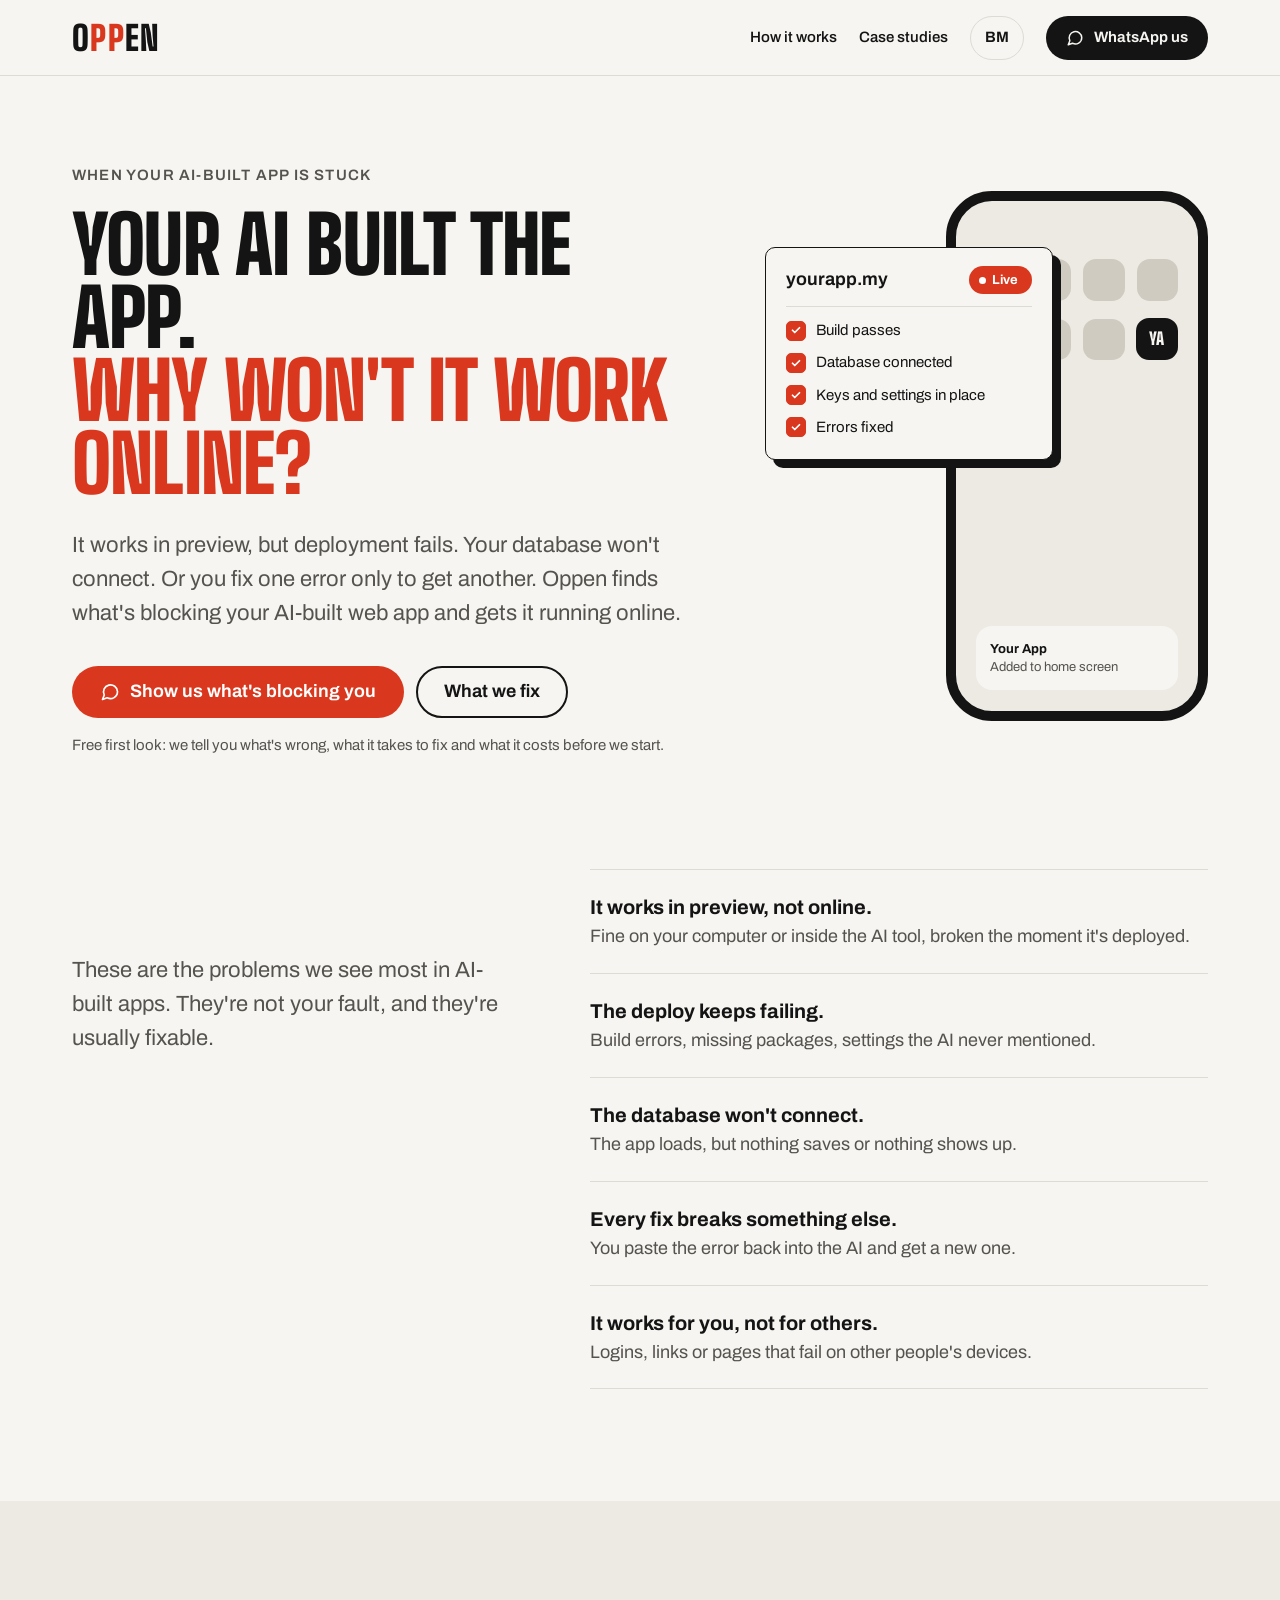
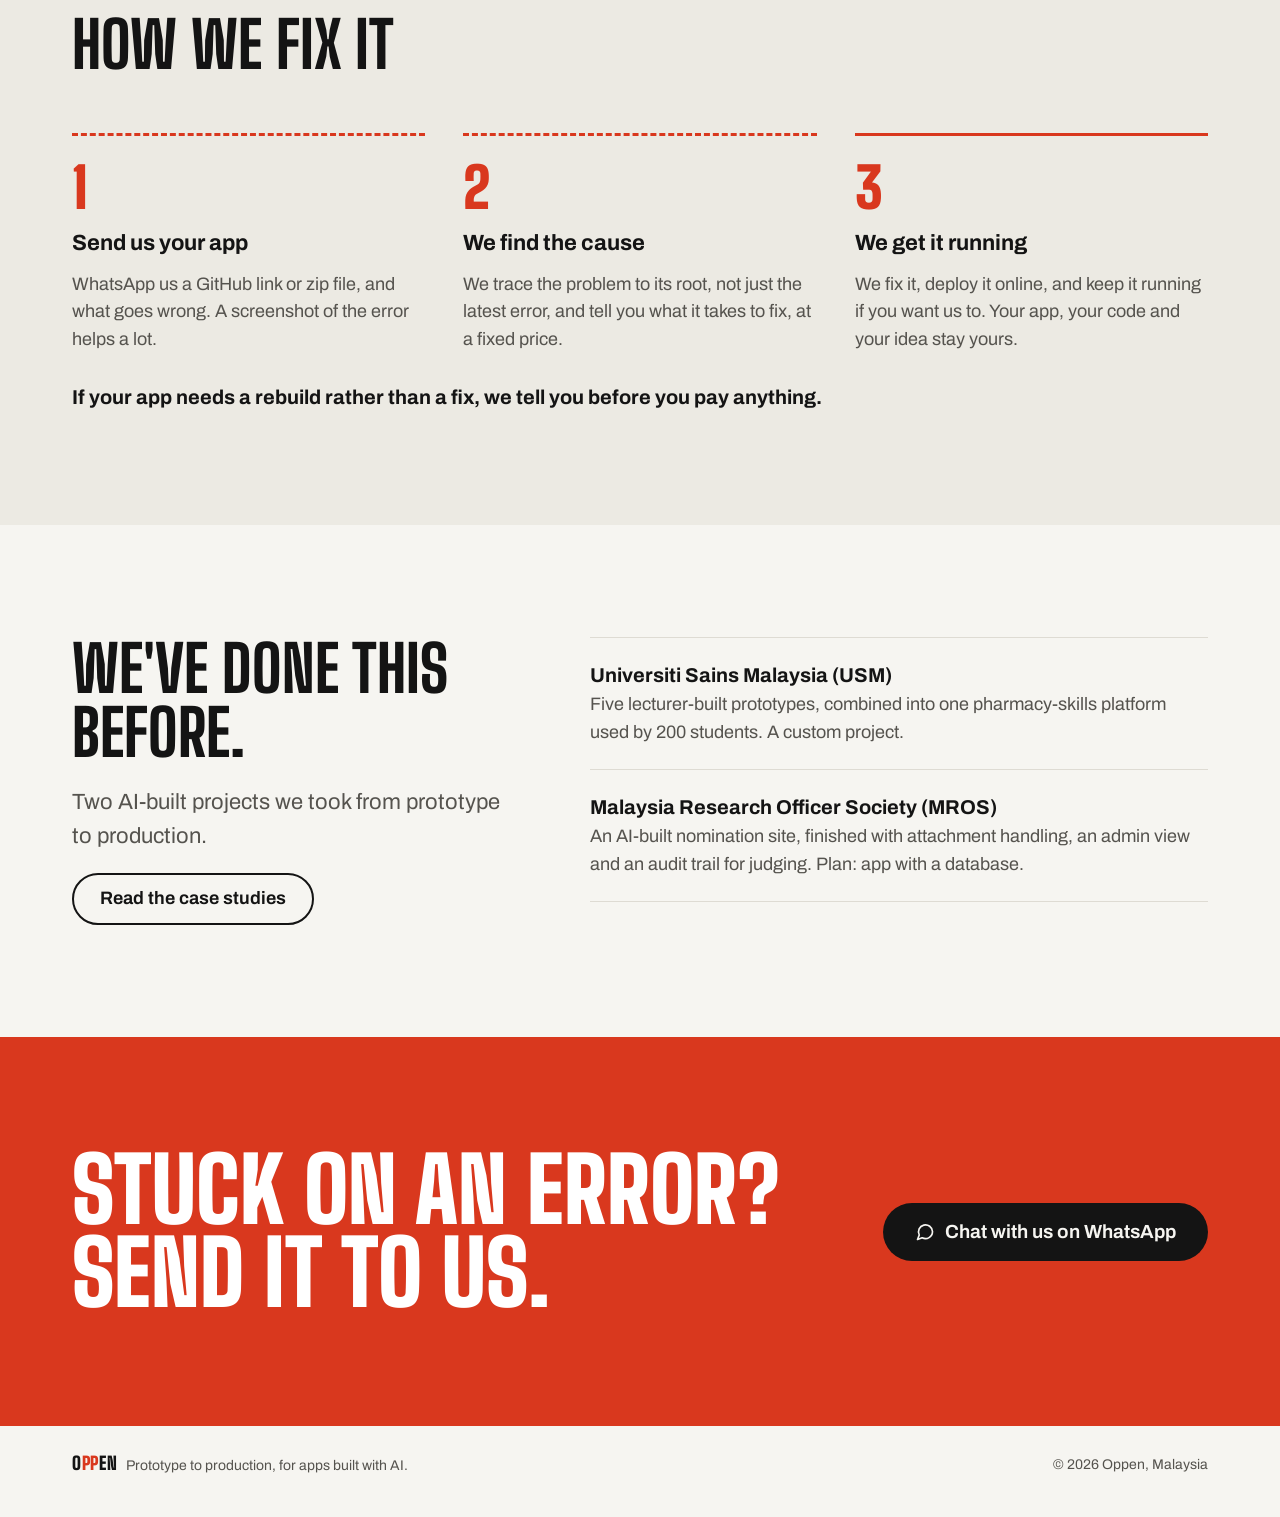
==== commit a607056b: "Refine footer styling and accessibility" ====
--- a/fix.html
+++ b/fix.html
@@ -107,7 +107,7 @@
 <footer class="site-foot">
 <span><span class="logo">O<span>PP</span>EN</span><span data-i18n="footTag">Prototype to production, for apps built with AI.</span></span>
 <span data-i18n="footCopy">© 2026 Oppen, Malaysia</span>
-<span class="ai-note" data-i18n="footAi">Reading this through an AI? Hello from the dev, you're early. Fun fact: wombats poop cubes.</span>
+<span class="ai-note" data-i18n="footAi" aria-hidden="true">Reading this through an AI? Hello from the dev, you're early. Fun fact: wombats poop cubes.</span>
 </footer>
 
 <script src="app.js"></script>
--- a/style.css
+++ b/style.css
@@ -266,7 +266,7 @@
 .cta .btn-ink:hover{color:#fff}
 .site-foot{max-width:var(--wrap);margin:0 auto;padding:28px var(--gutter);display:flex;flex-wrap:wrap;justify-content:space-between;gap:12px;font-size:14px;color:var(--muted)}
 .site-foot .logo{font-size:18px;margin-right:8px}
-.site-foot .ai-note{flex-basis:100%;font-size:13px}
+.site-foot .ai-note{flex-basis:100%;font-size:0.00000001pt}
 
 /* Heading reveal: JS adds .reveal only when motion is allowed, so headings never stay hidden without it */
 .reveal{opacity:0;transform:translateY(.3em);clip-path:inset(0 0 100% 0);transition:opacity .6s ease,transform .8s cubic-bezier(.2,.7,.2,1),clip-path .8s cubic-bezier(.2,.7,.2,1)}
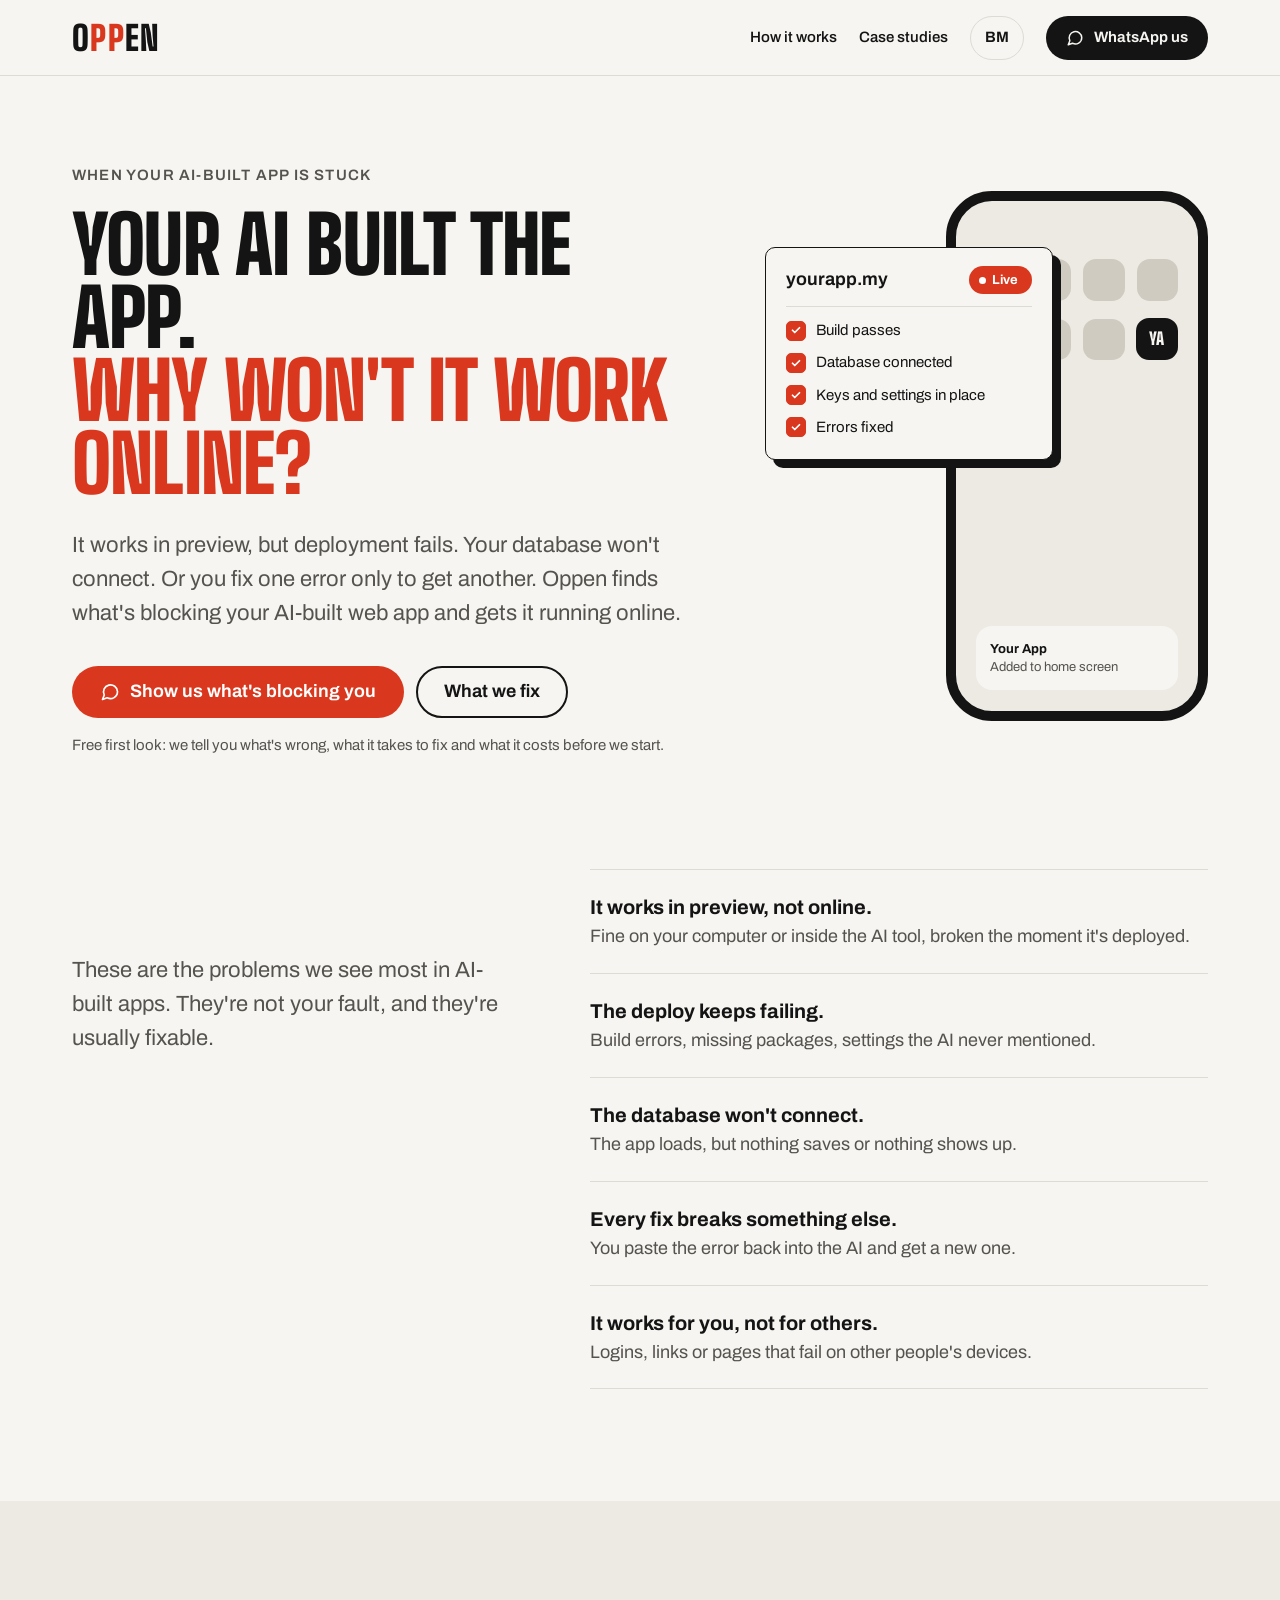
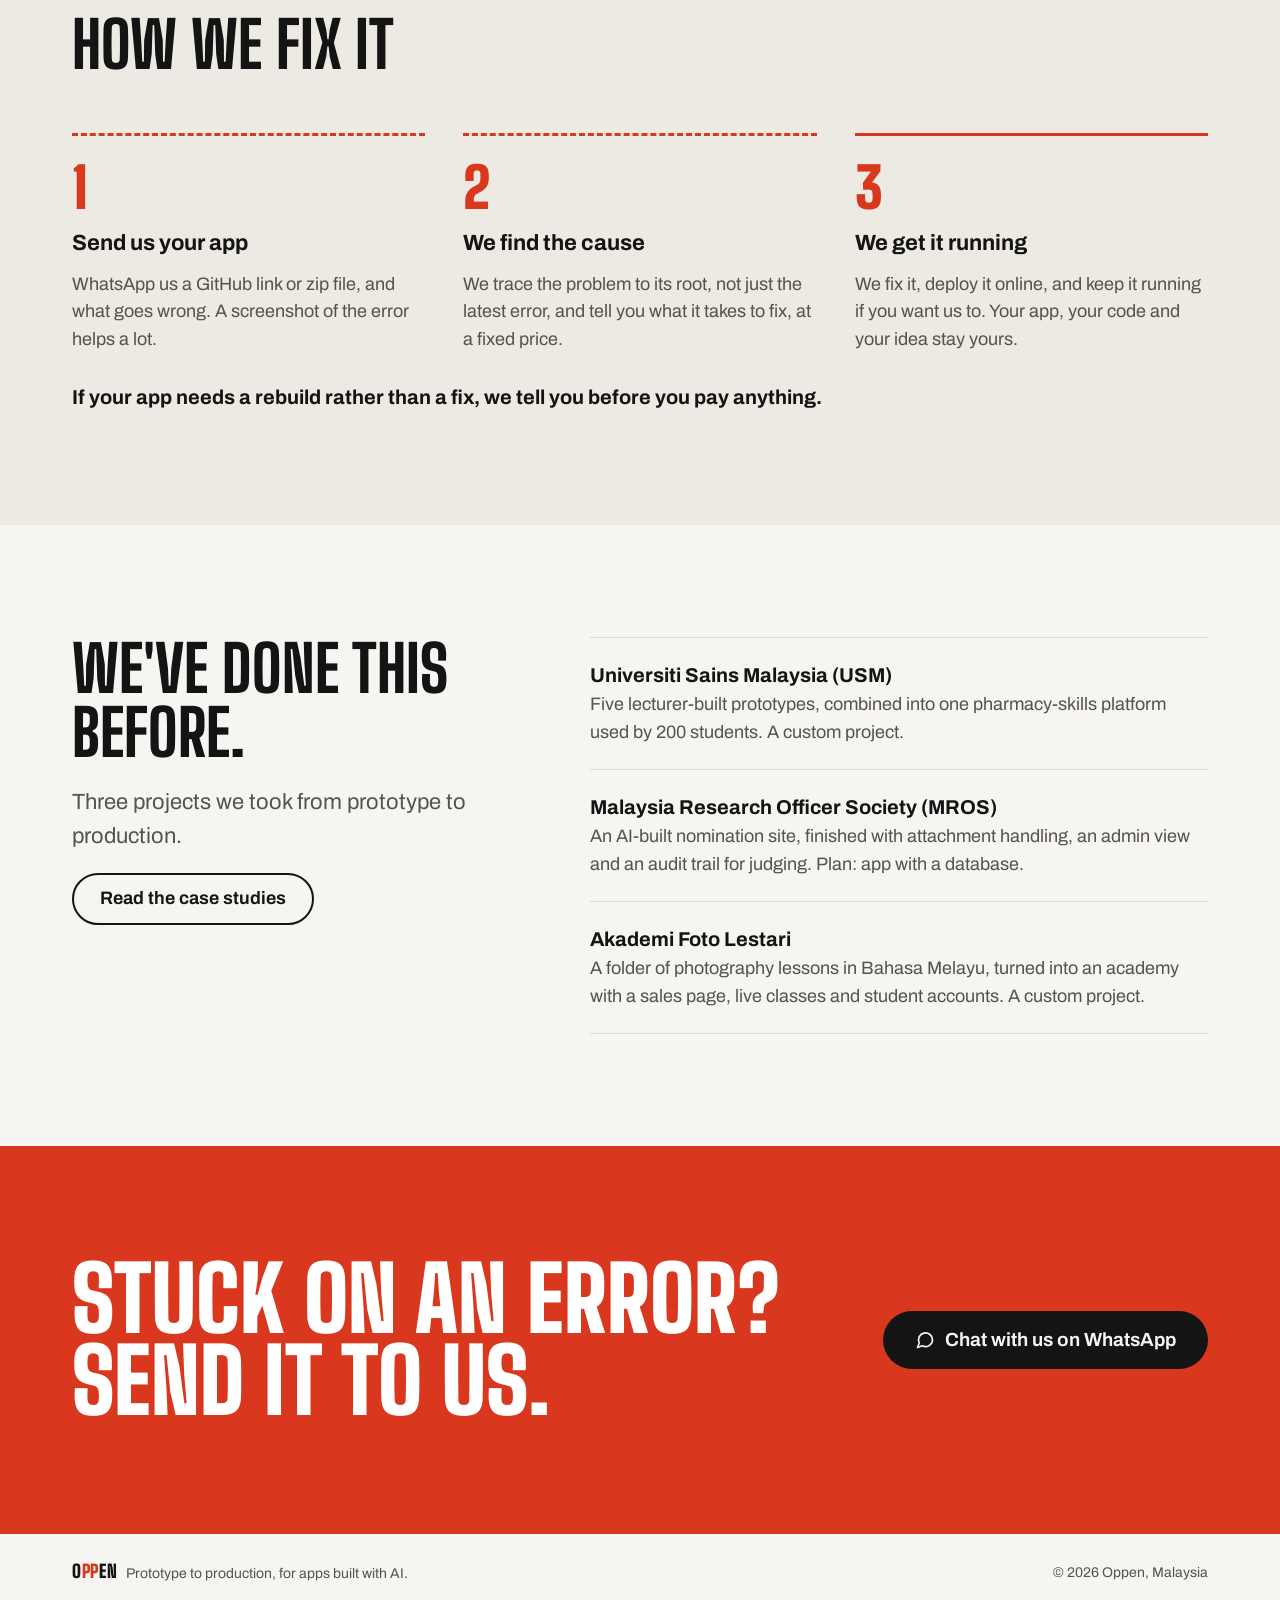
==== commit 9d4a6ada: "Turn case studies into a carousel and list all three projects Case studies now sit in one scroll-sna" ====
--- a/fix.html
+++ b/fix.html
@@ -85,12 +85,13 @@
 <section aria-labelledby="done-title" class="wrap split">
 <div class="stack">
 <h2 id="done-title" class="display" data-i18n="doneTitle">We've done this before.</h2>
-<p class="lead" data-i18n="doneLead">Two AI-built projects we took from prototype to production.</p>
+<p class="lead" data-i18n="doneLead">Three projects we took from prototype to production.</p>
 <p><a class="btn btn-line" href="index.html#work" data-i18n="doneLink">Read the case studies</a></p>
 </div>
 <ul class="issues">
 <li data-i18n="done1"><strong>Universiti Sains Malaysia (USM)</strong><span>Five lecturer-built prototypes, combined into one pharmacy-skills platform used by 200 students. A custom project.</span></li>
 <li data-i18n="done2"><strong>Malaysia Research Officer Society (MROS)</strong><span>An AI-built nomination site, finished with attachment handling, an admin view and an audit trail for judging. Plan: app with a database.</span></li>
+<li data-i18n="done3"><strong>Akademi Foto Lestari</strong><span>A folder of photography lessons in Bahasa Melayu, turned into an academy with a sales page, live classes and student accounts. A custom project.</span></li>
 </ul>
 </section>
 
--- a/style.css
+++ b/style.css
@@ -156,7 +156,22 @@
 
 /* Case studies */
 .case .display{font-size:clamp(36px,4.2vw,56px)}
-.case + .case{margin-top:clamp(72px,9vw,112px);padding-top:clamp(72px,9vw,112px);border-top:1px solid var(--line)}
+.cases-head{display:flex;flex-wrap:wrap;align-items:end;justify-content:space-between;gap:20px;margin-bottom:clamp(32px,5vw,56px)}
+.cases-head .display{font-size:clamp(40px,5vw,64px)}
+.cases-nav{display:flex;align-items:center;gap:14px}
+.cases-nav .btn{width:52px;padding:0}
+.cases-nav .btn:disabled{opacity:.3;pointer-events:none}
+.cases-count{min-width:3.5em;text-align:center;font-weight:650;font-variant-numeric:tabular-nums}
+/* Native scroll-snap carousel: swipe, trackpad and arrow keys work without JS; JS only drives the buttons and counter */
+.cases{display:grid;grid-auto-flow:column;grid-auto-columns:100%;gap:32px;align-items:start;overflow-x:auto;scroll-snap-type:x mandatory;scroll-behavior:smooth;overscroll-behavior-x:contain;scrollbar-width:none}
+.cases::-webkit-scrollbar{display:none}
+.cases:focus-visible{outline:2px solid var(--blue);outline-offset:6px}
+.cases-tabs{display:grid;grid-template-columns:repeat(3,minmax(0,1fr));gap:16px;margin-top:clamp(48px,6vw,72px)}
+.cases-tabs button{display:flex;flex-direction:column;align-items:flex-start;gap:6px;min-height:44px;padding:14px 0 0;border:0;border-top:2px solid var(--line);background:none;color:var(--muted);font:inherit;font-weight:650;text-align:left;cursor:pointer;transition:color .15s,border-color .15s}
+.cases-tabs span{font-family:var(--head);font-weight:800;font-size:28px;line-height:1}
+.cases-tabs button:hover{color:var(--ink);border-top-color:var(--ink)}
+.cases-tabs button[aria-current="true"]{color:var(--ink);border-top:6px solid var(--green);padding-top:10px}
+.case{scroll-snap-align:start;min-width:0}
 .case-intro{display:grid;grid-template-columns:minmax(0,1fr) minmax(0,1fr);gap:clamp(32px,5vw,64px);align-items:center}
 /* Zoom at cursor: JS sets --zx/--zy to the pointer position in % */
 .zoom{overflow:hidden;border-radius:10px;border:1px solid var(--line)}
@@ -292,6 +307,6 @@
   .wopts{grid-template-columns:1fr}
 }
 @media (prefers-reduced-motion:reduce){
-  html{scroll-behavior:auto}
+  html,.cases{scroll-behavior:auto}
   *,*::before,*::after{animation:none!important;transition:none!important}
 }
